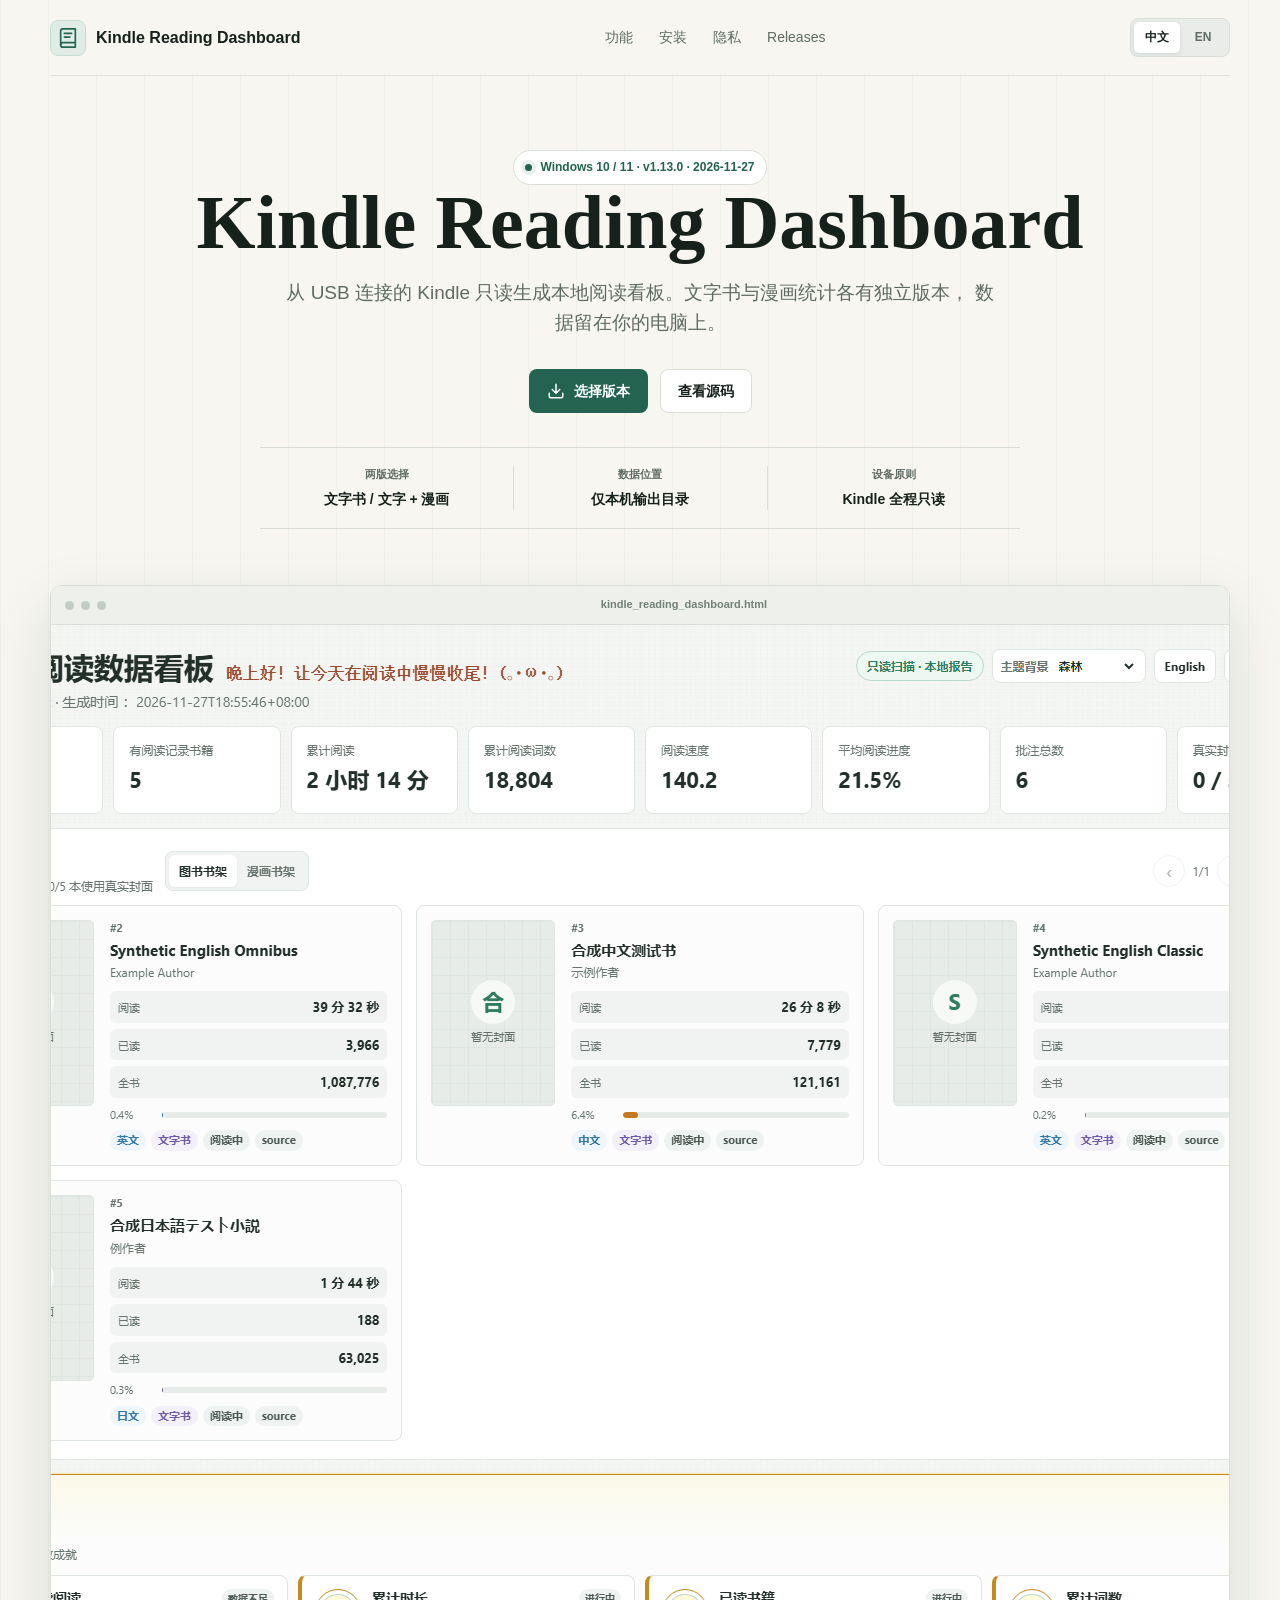
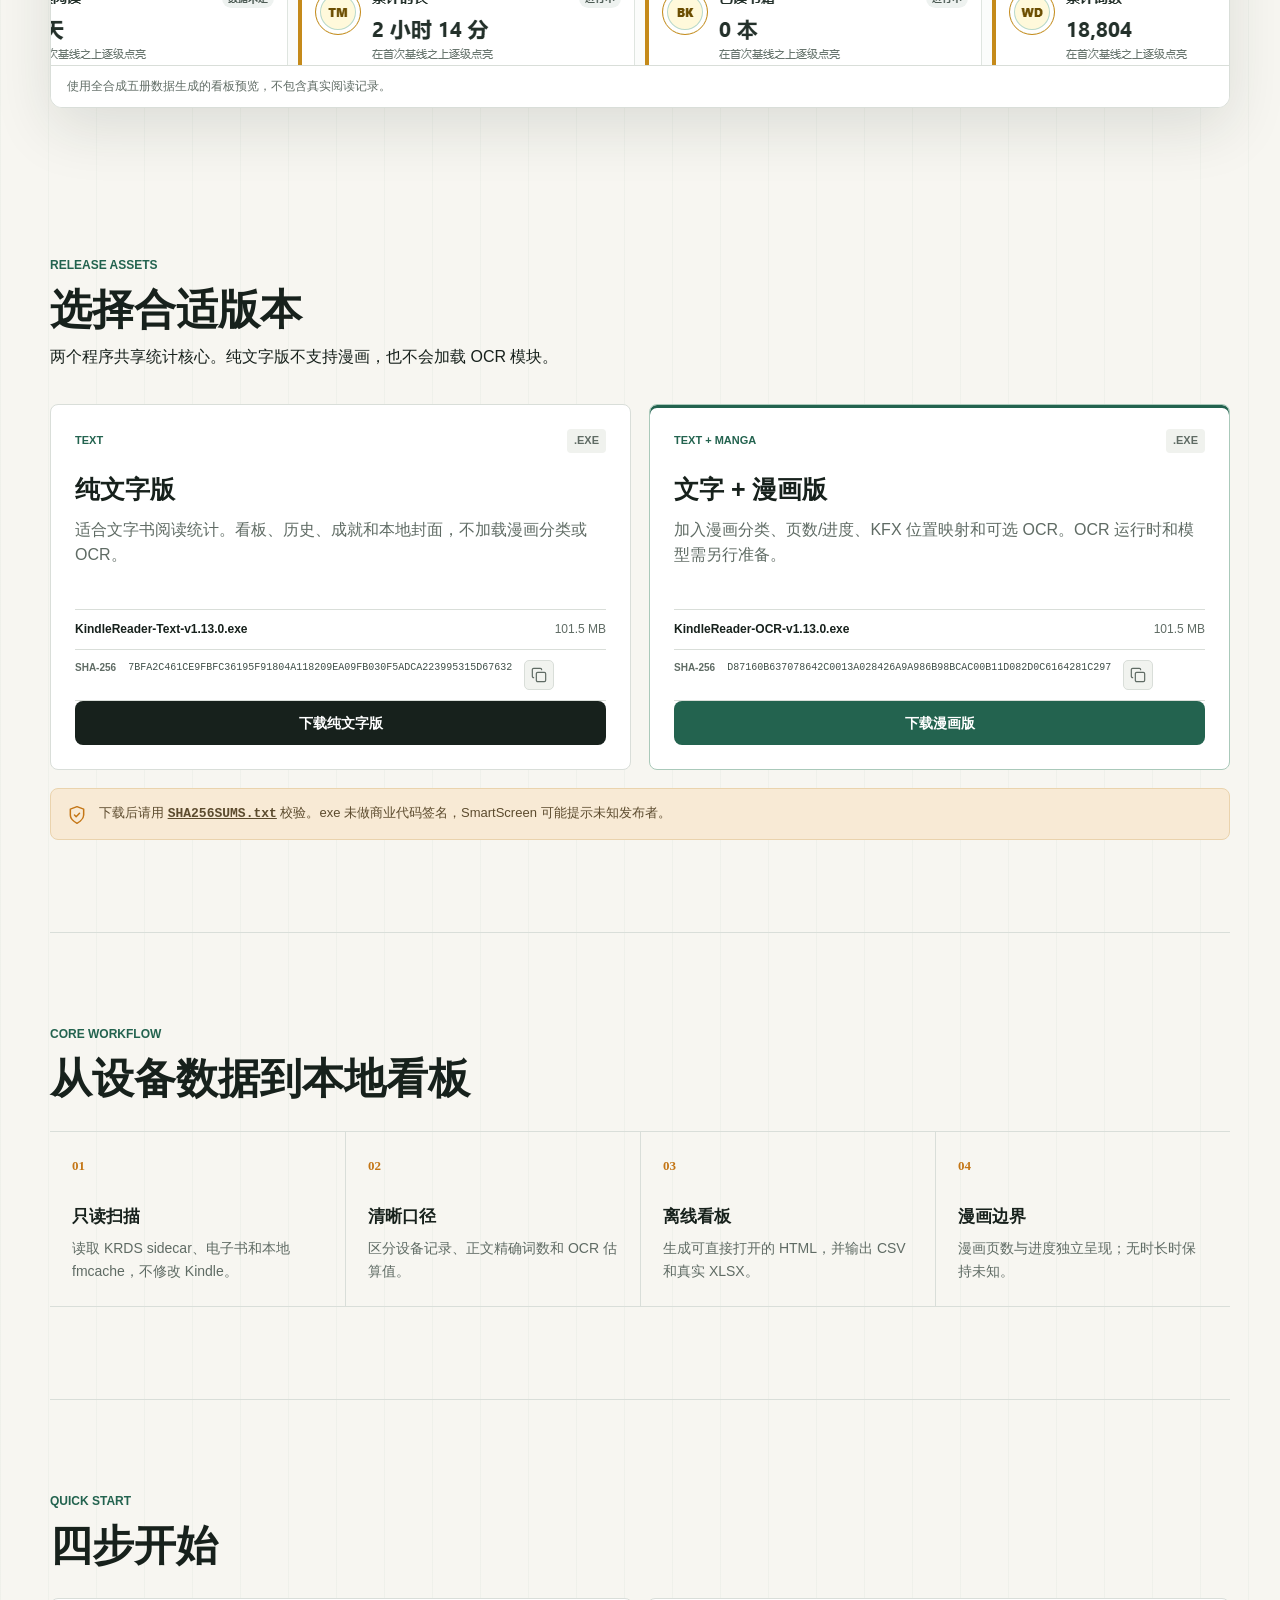
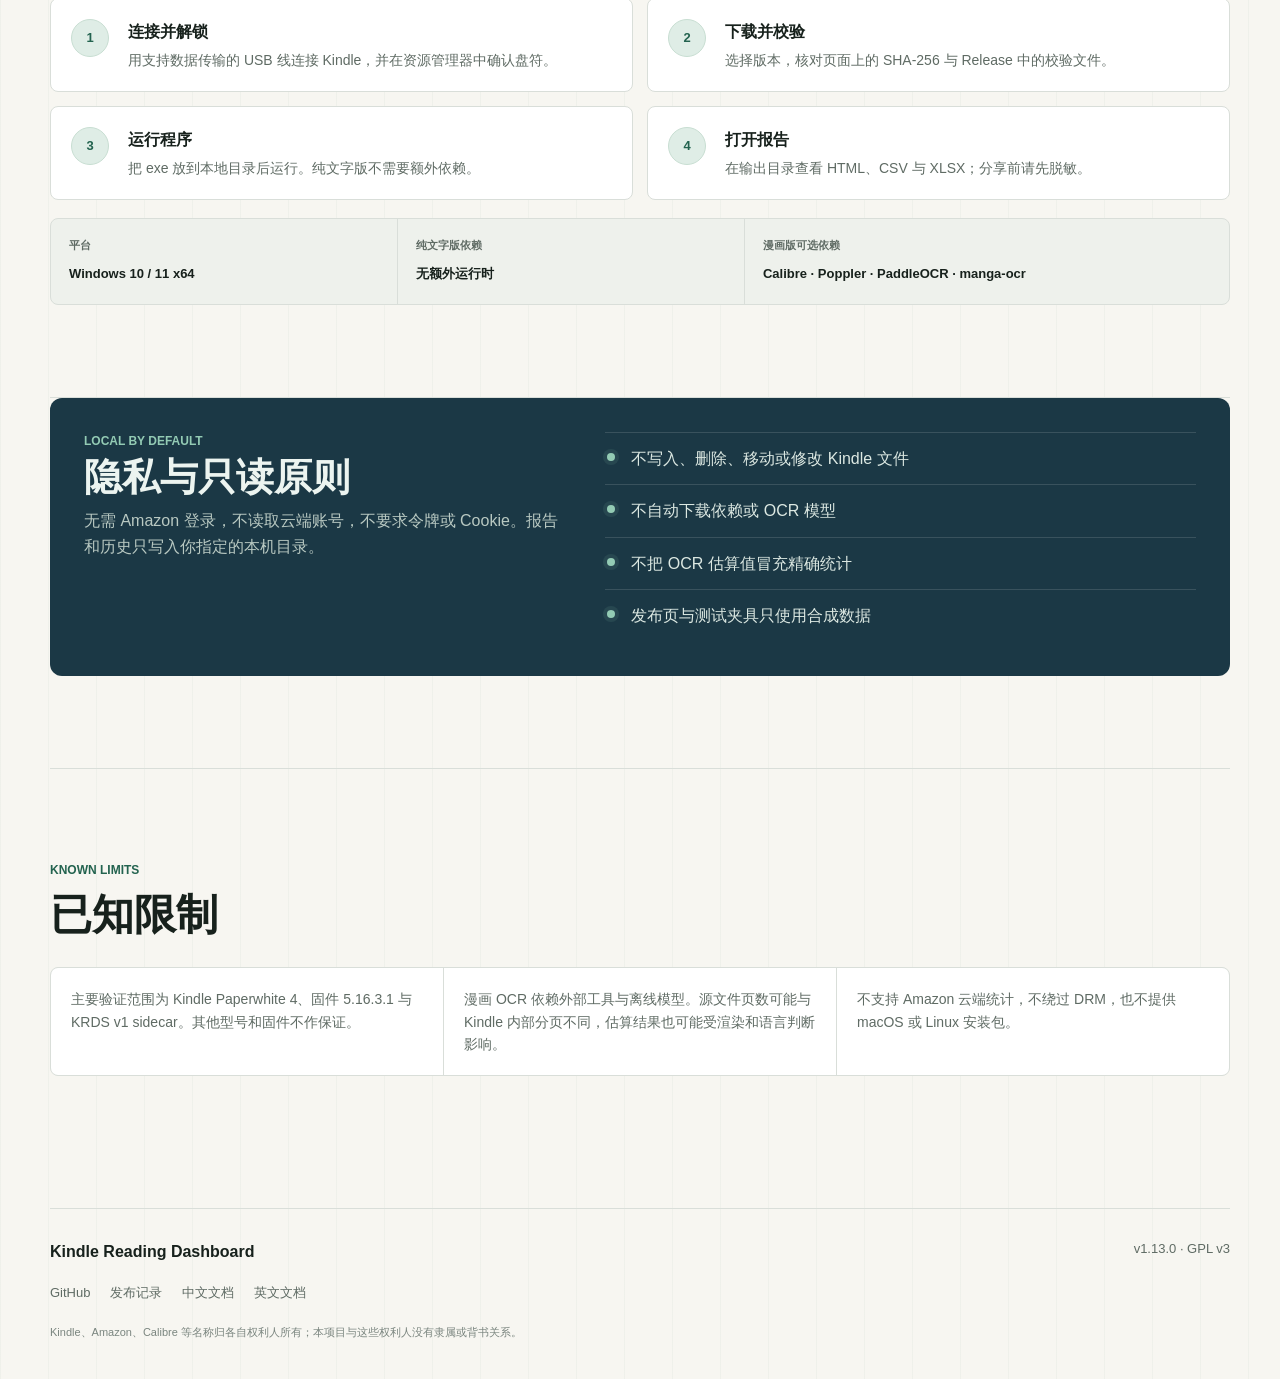
==== docs/index.html @ 730a1299 "Release Kindle Reading Dashboard v1.13.0" ====
<!doctype html>
<html lang="zh-CN" data-ui-lang="zh">
<head>
  <meta charset="utf-8">
  <meta name="viewport" content="width=device-width, initial-scale=1">
  <meta name="description" content="Kindle Reading Dashboard v1.13.0: local, read-only Kindle reading statistics for Windows.">
  <meta property="og:title" content="Kindle Reading Dashboard v1.13.0">
  <meta property="og:description" content="Read-only Kindle reading statistics, local dashboards and optional manga reports for Windows.">
  <meta property="og:type" content="website">
  <meta property="og:image" content="assets/dashboard-preview.png">
  <title>Kindle Reading Dashboard v1.13.0</title>
  <link rel="stylesheet" href="styles.css">
</head>
<body>
  <a class="skip-link" href="#downloads">
    <span class="lang-zh">跳到下载</span>
    <span class="lang-en">Skip to downloads</span>
  </a>

  <header class="site-header">
    <a class="brand" href="#top" aria-label="Kindle Reading Dashboard">
      <span class="brand-mark" aria-hidden="true">
        <svg viewBox="0 0 24 24" width="22" height="22" fill="none" stroke="currentColor" stroke-width="1.8" stroke-linecap="round" stroke-linejoin="round">
          <path d="M4 19.5A2.5 2.5 0 0 1 6.5 17H20"/>
          <path d="M6.5 2H20v20H6.5A2.5 2.5 0 0 1 4 19.5v-15A2.5 2.5 0 0 1 6.5 2Z"/>
          <path d="M8 7h8M8 11h6"/>
        </svg>
      </span>
      <span>Kindle Reading Dashboard</span>
    </a>
    <nav class="top-nav" aria-label="Primary">
      <a href="#features"><span class="lang-zh">功能</span><span class="lang-en">Features</span></a>
      <a href="#install"><span class="lang-zh">安装</span><span class="lang-en">Install</span></a>
      <a href="#privacy"><span class="lang-zh">隐私</span><span class="lang-en">Privacy</span></a>
      <a href="https://github.com/josefawilson76-design/kindle-reading-stats/releases">Releases</a>
    </nav>
    <div class="language-switch" role="group" aria-label="Language">
      <button type="button" data-set-lang="zh" aria-pressed="true">中文</button>
      <button type="button" data-set-lang="en" aria-pressed="false">EN</button>
    </div>
  </header>

  <main id="top">
    <section class="hero" aria-labelledby="hero-title">
      <div class="hero-inner">
        <div class="eyebrow">
          <span class="version-dot" aria-hidden="true"></span>
          <span class="lang-zh">Windows 10 / 11 · v1.13.0 · 2026-11-27</span>
          <span class="lang-en">Windows 10 / 11 · v1.13.0 · 2026-11-27</span>
        </div>
        <h1 id="hero-title">Kindle Reading Dashboard</h1>
        <p class="hero-copy lang-zh">
          从 USB 连接的 Kindle 只读生成本地阅读看板。文字书与漫画统计各有独立版本，
          数据留在你的电脑上。
        </p>
        <p class="hero-copy lang-en">
          Build a local reading dashboard from a USB-connected Kindle without
          writing to the device. Separate editions for text books and manga keep
          your reading data on your computer.
        </p>
        <div class="hero-actions">
          <a class="button button-primary" href="#downloads">
            <svg viewBox="0 0 24 24" width="18" height="18" fill="none" stroke="currentColor" stroke-width="2" stroke-linecap="round" stroke-linejoin="round" aria-hidden="true">
              <path d="M21 15v4a2 2 0 0 1-2 2H5a2 2 0 0 1-2-2v-4"/>
              <path d="m7 10 5 5 5-5M12 15V3"/>
            </svg>
            <span class="lang-zh">选择版本</span><span class="lang-en">Choose an edition</span>
          </a>
          <a class="button button-secondary" href="https://github.com/josefawilson76-design/kindle-reading-stats">
            <span class="lang-zh">查看源码</span><span class="lang-en">View source</span>
          </a>
        </div>
        <dl class="hero-facts" aria-label="Release facts">
          <div>
            <dt class="lang-zh">两版选择</dt><dt class="lang-en">Two editions</dt>
            <dd class="lang-zh">文字书 / 文字 + 漫画</dd>
            <dd class="lang-en">Text / Text + Manga</dd>
          </div>
          <div>
            <dt class="lang-zh">数据位置</dt><dt class="lang-en">Data location</dt>
            <dd class="lang-zh">仅本机输出目录</dd><dd class="lang-en">Local output only</dd>
          </div>
          <div>
            <dt class="lang-zh">设备原则</dt><dt class="lang-en">Device policy</dt>
            <dd class="lang-zh">Kindle 全程只读</dd><dd class="lang-en">Kindle remains read-only</dd>
          </div>
        </dl>
      </div>
      <figure class="product-shot">
        <div class="shot-toolbar" aria-hidden="true">
          <span></span><span></span><span></span>
          <b>kindle_reading_dashboard.html</b>
        </div>
        <img src="assets/dashboard-preview.png" alt="Synthetic Kindle Reading Dashboard preview" width="1440" height="1040">
        <figcaption>
          <span class="lang-zh">使用全合成五册数据生成的看板预览，不包含真实阅读记录。</span>
          <span class="lang-en">Dashboard preview generated from the five-book synthetic fixture. No real reading data is shown.</span>
        </figcaption>
      </figure>
    </section>

    <section class="section downloads" id="downloads" aria-labelledby="download-title">
      <div class="section-heading">
        <p class="kicker">RELEASE ASSETS</p>
        <h2 id="download-title"><span class="lang-zh">选择合适版本</span><span class="lang-en">Choose the right edition</span></h2>
        <p class="lang-zh">两个程序共享统计核心。纯文字版不支持漫画，也不会加载 OCR 模块。</p>
        <p class="lang-en">Both editions share the reporting core. The text-only build has no manga or OCR module.</p>
      </div>

      <div class="download-grid">
        <article class="download-card">
          <div class="card-topline">
            <span class="edition-label">TEXT</span>
            <span class="file-kind">.EXE</span>
          </div>
          <h3><span class="lang-zh">纯文字版</span><span class="lang-en">Text-only</span></h3>
          <p class="lang-zh">适合文字书阅读统计。看板、历史、成就和本地封面，不加载漫画分类或 OCR。</p>
          <p class="lang-en">For text-book reading history. Dashboard, trends, achievements and local covers, without manga classification or OCR.</p>
          <div class="asset-meta">
            <span>KindleReader-Text-v1.13.0.exe</span>
            <span data-release-size="text">—</span>
          </div>
          <div class="hash-row">
            <span>SHA-256</span>
            <code data-release-sha="text">Loading checksum…</code>
            <button type="button" class="copy-button" data-copy-sha="text" title="Copy SHA-256">
              <svg viewBox="0 0 24 24" width="16" height="16" fill="none" stroke="currentColor" stroke-width="1.8" stroke-linecap="round" stroke-linejoin="round" aria-hidden="true">
                <rect width="14" height="14" x="8" y="8" rx="2"/>
                <path d="M4 16c-1.1 0-2-.9-2-2V4c0-1.1.9-2 2-2h10c1.1 0 2 .9 2 2"/>
              </svg>
              <span class="sr-only">Copy SHA-256</span>
            </button>
          </div>
          <a class="button button-download" data-download="text" href="https://github.com/josefawilson76-design/kindle-reading-stats/releases/download/v1.13.0/KindleReader-Text-v1.13.0.exe">
            <span class="lang-zh">下载纯文字版</span><span class="lang-en">Download text-only</span>
          </a>
        </article>

        <article class="download-card feature-card">
          <div class="card-topline">
            <span class="edition-label">TEXT + MANGA</span>
            <span class="file-kind">.EXE</span>
          </div>
          <h3><span class="lang-zh">文字 + 漫画版</span><span class="lang-en">Text + Manga</span></h3>
          <p class="lang-zh">加入漫画分类、页数/进度、KFX 位置映射和可选 OCR。OCR 运行时和模型需另行准备。</p>
          <p class="lang-en">Adds manga classification, page/progress reporting, KFX position mapping and optional OCR. OCR runtimes and models are separate.</p>
          <div class="asset-meta">
            <span>KindleReader-OCR-v1.13.0.exe</span>
            <span data-release-size="ocr">—</span>
          </div>
          <div class="hash-row">
            <span>SHA-256</span>
            <code data-release-sha="ocr">Loading checksum…</code>
            <button type="button" class="copy-button" data-copy-sha="ocr" title="Copy SHA-256">
              <svg viewBox="0 0 24 24" width="16" height="16" fill="none" stroke="currentColor" stroke-width="1.8" stroke-linecap="round" stroke-linejoin="round" aria-hidden="true">
                <rect width="14" height="14" x="8" y="8" rx="2"/>
                <path d="M4 16c-1.1 0-2-.9-2-2V4c0-1.1.9-2 2-2h10c1.1 0 2 .9 2 2"/>
              </svg>
              <span class="sr-only">Copy SHA-256</span>
            </button>
          </div>
          <a class="button button-download" data-download="ocr" href="https://github.com/josefawilson76-design/kindle-reading-stats/releases/download/v1.13.0/KindleReader-OCR-v1.13.0.exe">
            <span class="lang-zh">下载漫画版</span><span class="lang-en">Download manga edition</span>
          </a>
        </article>
      </div>

      <div class="checksum-note">
        <svg viewBox="0 0 24 24" width="20" height="20" fill="none" stroke="currentColor" stroke-width="1.8" stroke-linecap="round" stroke-linejoin="round" aria-hidden="true">
          <path d="M12 22s8-4 8-10V5l-8-3-8 3v7c0 6 8 10 8 10Z"/>
          <path d="m9 12 2 2 4-4"/>
        </svg>
        <p class="lang-zh">下载后请用 <a href="https://github.com/josefawilson76-design/kindle-reading-stats/releases/download/v1.13.0/SHA256SUMS.txt"><code>SHA256SUMS.txt</code></a> 校验。exe 未做商业代码签名，SmartScreen 可能提示未知发布者。</p>
        <p class="lang-en">Verify downloads with <a href="https://github.com/josefawilson76-design/kindle-reading-stats/releases/download/v1.13.0/SHA256SUMS.txt"><code>SHA256SUMS.txt</code></a>. The executables are not commercially code-signed, so SmartScreen may warn about an unknown publisher.</p>
      </div>
    </section>

    <section class="section features" id="features" aria-labelledby="features-title">
      <div class="section-heading compact">
        <p class="kicker">CORE WORKFLOW</p>
        <h2 id="features-title"><span class="lang-zh">从设备数据到本地看板</span><span class="lang-en">From device data to a local dashboard</span></h2>
      </div>
      <div class="feature-grid">
        <article>
          <span class="feature-number">01</span>
          <h3><span class="lang-zh">只读扫描</span><span class="lang-en">Read-only scan</span></h3>
          <p class="lang-zh">读取 KRDS sidecar、电子书和本地 fmcache，不修改 Kindle。</p>
          <p class="lang-en">Reads KRDS sidecars, ebooks and local fmcache without changing the Kindle.</p>
        </article>
        <article>
          <span class="feature-number">02</span>
          <h3><span class="lang-zh">清晰口径</span><span class="lang-en">Explicit semantics</span></h3>
          <p class="lang-zh">区分设备记录、正文精确词数和 OCR 估算值。</p>
          <p class="lang-en">Separates device records, exact text counts and OCR estimates.</p>
        </article>
        <article>
          <span class="feature-number">03</span>
          <h3><span class="lang-zh">离线看板</span><span class="lang-en">Offline dashboard</span></h3>
          <p class="lang-zh">生成可直接打开的 HTML，并输出 CSV 和真实 XLSX。</p>
          <p class="lang-en">Creates an openable HTML dashboard plus CSV and real XLSX output.</p>
        </article>
        <article>
          <span class="feature-number">04</span>
          <h3><span class="lang-zh">漫画边界</span><span class="lang-en">Honest manga scope</span></h3>
          <p class="lang-zh">漫画页数与进度独立呈现；无时长时保持未知。</p>
          <p class="lang-en">Manga pages and progress are separate; missing duration stays unknown.</p>
        </article>
      </div>
    </section>

    <section class="section install" id="install" aria-labelledby="install-title">
      <div class="section-heading compact">
        <p class="kicker">QUICK START</p>
        <h2 id="install-title"><span class="lang-zh">四步开始</span><span class="lang-en">Start in four steps</span></h2>
      </div>
      <ol class="steps">
        <li>
          <span class="step-index">1</span>
          <div>
            <h3><span class="lang-zh">连接并解锁</span><span class="lang-en">Connect and unlock</span></h3>
            <p class="lang-zh">用支持数据传输的 USB 线连接 Kindle，并在资源管理器中确认盘符。</p>
            <p class="lang-en">Connect with a data-capable USB cable and confirm the drive letter in File Explorer.</p>
          </div>
        </li>
        <li>
          <span class="step-index">2</span>
          <div>
            <h3><span class="lang-zh">下载并校验</span><span class="lang-en">Download and verify</span></h3>
            <p class="lang-zh">选择版本，核对页面上的 SHA-256 与 Release 中的校验文件。</p>
            <p class="lang-en">Pick an edition and compare its SHA-256 with the Release checksum file.</p>
          </div>
        </li>
        <li>
          <span class="step-index">3</span>
          <div>
            <h3><span class="lang-zh">运行程序</span><span class="lang-en">Run the executable</span></h3>
            <p class="lang-zh">把 exe 放到本地目录后运行。纯文字版不需要额外依赖。</p>
            <p class="lang-en">Run the executable from a local folder. The text-only edition has no extra runtime requirement.</p>
          </div>
        </li>
        <li>
          <span class="step-index">4</span>
          <div>
            <h3><span class="lang-zh">打开报告</span><span class="lang-en">Open the report</span></h3>
            <p class="lang-zh">在输出目录查看 HTML、CSV 与 XLSX；分享前请先脱敏。</p>
            <p class="lang-en">Open the HTML, CSV and XLSX outputs; sanitize them before sharing.</p>
          </div>
        </li>
      </ol>
      <div class="requirements">
        <div>
          <span class="meta-label"><span class="lang-zh">平台</span><span class="lang-en">Platform</span></span>
          <strong>Windows 10 / 11 x64</strong>
        </div>
        <div>
          <span class="meta-label"><span class="lang-zh">纯文字版依赖</span><span class="lang-en">Text-only dependencies</span></span>
          <strong><span class="lang-zh">无额外运行时</span><span class="lang-en">No extra runtime</span></strong>
        </div>
        <div>
          <span class="meta-label"><span class="lang-zh">漫画版可选依赖</span><span class="lang-en">Optional manga dependencies</span></span>
          <strong>Calibre · Poppler · PaddleOCR · manga-ocr</strong>
        </div>
      </div>
    </section>

    <section class="section trust" id="privacy" aria-labelledby="privacy-title">
      <div class="trust-panel">
        <div>
          <p class="kicker">LOCAL BY DEFAULT</p>
          <h2 id="privacy-title"><span class="lang-zh">隐私与只读原则</span><span class="lang-en">Privacy and read-only behavior</span></h2>
          <p class="lang-zh">无需 Amazon 登录，不读取云端账号，不要求令牌或 Cookie。报告和历史只写入你指定的本机目录。</p>
          <p class="lang-en">No Amazon login, cloud-account access, token or cookie is required. Reports and history stay in your chosen local folder.</p>
        </div>
        <ul class="trust-list">
          <li><span class="lang-zh">不写入、删除、移动或修改 Kindle 文件</span><span class="lang-en">Never writes to, deletes, moves or modifies Kindle files</span></li>
          <li><span class="lang-zh">不自动下载依赖或 OCR 模型</span><span class="lang-en">Never auto-downloads dependencies or OCR models</span></li>
          <li><span class="lang-zh">不把 OCR 估算值冒充精确统计</span><span class="lang-en">Never presents OCR estimates as exact statistics</span></li>
          <li><span class="lang-zh">发布页与测试夹具只使用合成数据</span><span class="lang-en">The project page and fixtures use synthetic data only</span></li>
        </ul>
      </div>
    </section>

    <section class="section limits" aria-labelledby="limits-title">
      <div class="section-heading compact">
        <p class="kicker">KNOWN LIMITS</p>
        <h2 id="limits-title"><span class="lang-zh">已知限制</span><span class="lang-en">Known limitations</span></h2>
      </div>
      <div class="limit-columns">
        <p class="lang-zh">主要验证范围为 Kindle Paperwhite 4、固件 5.16.3.1 与 KRDS v1 sidecar。其他型号和固件不作保证。</p>
        <p class="lang-en">The primary verified target is Kindle Paperwhite 4, firmware 5.16.3.1 and KRDS v1 sidecars. Other models and firmware are not guaranteed.</p>
        <p class="lang-zh">漫画 OCR 依赖外部工具与离线模型。源文件页数可能与 Kindle 内部分页不同，估算结果也可能受渲染和语言判断影响。</p>
        <p class="lang-en">Manga OCR depends on external tools and offline models. Source-file pagination may differ from Kindle pagination, and estimates can vary with rendering and language detection.</p>
        <p class="lang-zh">不支持 Amazon 云端统计，不绕过 DRM，也不提供 macOS 或 Linux 安装包。</p>
        <p class="lang-en">Amazon cloud statistics, DRM bypass, macOS and Linux packages are outside scope.</p>
      </div>
    </section>
  </main>

  <footer class="site-footer">
    <div class="footer-brand">
      <strong>Kindle Reading Dashboard</strong>
      <span>v1.13.0 · GPL v3</span>
    </div>
    <nav aria-label="Footer">
      <a href="https://github.com/josefawilson76-design/kindle-reading-stats">GitHub</a>
      <a href="https://github.com/josefawilson76-design/kindle-reading-stats/releases"><span class="lang-zh">发布记录</span><span class="lang-en">Releases</span></a>
      <a href="https://github.com/josefawilson76-design/kindle-reading-stats/blob/main/README.md"><span class="lang-zh">中文文档</span><span class="lang-en">Chinese docs</span></a>
      <a href="https://github.com/josefawilson76-design/kindle-reading-stats/blob/main/README.en.md"><span class="lang-zh">英文文档</span><span class="lang-en">English docs</span></a>
    </nav>
    <p class="legal lang-zh">Kindle、Amazon、Calibre 等名称归各自权利人所有；本项目与这些权利人没有隶属或背书关系。</p>
    <p class="legal lang-en">Kindle, Amazon, Calibre and other names belong to their respective owners. This project is not affiliated with or endorsed by them.</p>
  </footer>

  <div class="copy-status" role="status" aria-live="polite"></div>
  <script src="app.js"></script>
</body>
</html>
---- docs/styles.css ----
:root {
  --paper: #f7f6f1;
  --surface: #ffffff;
  --ink: #17211c;
  --muted: #5f6b64;
  --line: #d9ded9;
  --green: #23634f;
  --green-soft: #dfede6;
  --amber: #c47616;
  --amber-soft: #f8ead5;
  --coral: #b4513e;
  --navy: #1b3845;
  --shadow: 0 20px 60px rgba(25, 43, 35, 0.12);
  --max: 1180px;
  --radius: 8px;
}

* {
  box-sizing: border-box;
}

html {
  scroll-behavior: smooth;
}

body {
  margin: 0;
  background:
    linear-gradient(90deg, rgba(35, 99, 79, 0.035) 1px, transparent 1px) 0 0 / 48px 48px,
    var(--paper);
  color: var(--ink);
  font-family: "Segoe UI", "Microsoft YaHei UI", "PingFang SC", sans-serif;
  line-height: 1.6;
  -webkit-font-smoothing: antialiased;
}

a {
  color: inherit;
}

button,
a {
  -webkit-tap-highlight-color: transparent;
}

img {
  display: block;
  max-width: 100%;
}

code {
  font-family: "Cascadia Code", Consolas, monospace;
}

.lang-en {
  display: none;
}

html[data-ui-lang="en"] .lang-zh {
  display: none;
}

html[data-ui-lang="en"] .lang-en {
  display: revert;
}

.sr-only {
  position: absolute;
  width: 1px;
  height: 1px;
  padding: 0;
  margin: -1px;
  overflow: hidden;
  clip: rect(0, 0, 0, 0);
  white-space: nowrap;
  border: 0;
}

.skip-link {
  position: fixed;
  z-index: 100;
  top: 12px;
  left: 12px;
  transform: translateY(-160%);
  padding: 10px 14px;
  background: var(--ink);
  color: #fff;
  border-radius: var(--radius);
}

.skip-link:focus {
  transform: translateY(0);
}

.site-header {
  position: sticky;
  z-index: 20;
  top: 0;
  display: grid;
  grid-template-columns: auto 1fr auto;
  align-items: center;
  gap: 28px;
  width: min(calc(100% - 40px), var(--max));
  margin: 0 auto;
  padding: 18px 0;
  background: rgba(247, 246, 241, 0.92);
  border-bottom: 1px solid rgba(217, 222, 217, 0.8);
  backdrop-filter: blur(14px);
}

.brand {
  display: inline-flex;
  align-items: center;
  gap: 10px;
  font-weight: 700;
  text-decoration: none;
  letter-spacing: 0;
}

.brand-mark {
  display: grid;
  place-items: center;
  width: 36px;
  height: 36px;
  color: var(--green);
  background: var(--green-soft);
  border: 1px solid #c8ded2;
  border-radius: var(--radius);
}

.top-nav {
  display: flex;
  justify-content: center;
  gap: 26px;
  font-size: 14px;
}

.top-nav a,
.site-footer a {
  color: var(--muted);
  text-decoration: none;
}

.top-nav a:hover,
.site-footer a:hover {
  color: var(--green);
}

.language-switch {
  display: inline-flex;
  padding: 3px;
  background: #e9ece8;
  border: 1px solid var(--line);
  border-radius: var(--radius);
}

.language-switch button {
  min-width: 46px;
  padding: 6px 9px;
  color: var(--muted);
  background: transparent;
  border: 0;
  border-radius: 5px;
  font: inherit;
  font-size: 12px;
  font-weight: 700;
  cursor: pointer;
}

.language-switch button[aria-pressed="true"] {
  color: var(--ink);
  background: var(--surface);
  box-shadow: 0 1px 4px rgba(25, 43, 35, 0.12);
}

main {
  overflow: clip;
}

.hero {
  width: min(calc(100% - 40px), var(--max));
  margin: 0 auto;
  padding: 74px 0 56px;
}

.hero-inner {
  max-width: 900px;
  margin: 0 auto;
  text-align: center;
}

.eyebrow,
.kicker {
  color: var(--green);
  font-size: 12px;
  font-weight: 800;
  letter-spacing: 0;
  text-transform: uppercase;
}

.eyebrow {
  display: inline-flex;
  align-items: center;
  gap: 8px;
  padding: 7px 11px;
  background: var(--surface);
  border: 1px solid var(--line);
  border-radius: 999px;
  letter-spacing: 0;
  text-transform: none;
}

.version-dot {
  width: 7px;
  height: 7px;
  background: var(--green);
  border-radius: 50%;
  box-shadow: 0 0 0 4px rgba(35, 99, 79, 0.1);
}

h1,
h2,
h3,
p {
  margin-top: 0;
}

h1 {
  margin-bottom: 18px;
  font-family: Georgia, "Songti SC", "Noto Serif CJK SC", serif;
  font-size: 76px;
  font-weight: 600;
  line-height: 0.98;
  letter-spacing: 0;
}

.hero-copy {
  max-width: 720px;
  margin: 0 auto;
  color: var(--muted);
  font-size: 19px;
}

.hero-actions {
  display: flex;
  justify-content: center;
  flex-wrap: wrap;
  gap: 12px;
  margin: 30px 0 34px;
}

.button {
  display: inline-flex;
  align-items: center;
  justify-content: center;
  gap: 9px;
  min-height: 44px;
  padding: 10px 17px;
  border: 1px solid transparent;
  border-radius: var(--radius);
  font-size: 14px;
  font-weight: 700;
  text-decoration: none;
  transition: background 160ms ease, border-color 160ms ease, color 160ms ease, transform 160ms ease;
}

.button:hover {
  transform: translateY(-1px);
}

.button:focus-visible,
button:focus-visible,
a:focus-visible {
  outline: 3px solid rgba(196, 118, 22, 0.35);
  outline-offset: 3px;
}

.button-primary {
  color: #fff;
  background: var(--green);
}

.button-primary:hover {
  background: #194c3c;
}

.button-secondary {
  color: var(--ink);
  background: var(--surface);
  border-color: var(--line);
}

.button-secondary:hover {
  border-color: #aebbb3;
}

.hero-facts {
  display: grid;
  grid-template-columns: repeat(3, 1fr);
  max-width: 760px;
  margin: 0 auto;
  padding: 18px 0;
  border-top: 1px solid var(--line);
  border-bottom: 1px solid var(--line);
}

.hero-facts div {
  padding: 0 18px;
  text-align: center;
}

.hero-facts div + div {
  border-left: 1px solid var(--line);
}

.hero-facts dt {
  color: var(--muted);
  font-size: 11px;
  font-weight: 700;
  text-transform: uppercase;
  letter-spacing: 0;
}

.hero-facts dd {
  margin: 4px 0 0;
  font-size: 14px;
  font-weight: 700;
}

.product-shot {
  margin: 56px 0 0;
  background: var(--surface);
  border: 1px solid var(--line);
  border-radius: 12px;
  box-shadow: var(--shadow);
  overflow: hidden;
}

.shot-toolbar {
  display: flex;
  align-items: center;
  gap: 7px;
  min-height: 39px;
  padding: 0 14px;
  color: #718078;
  background: #edf0eb;
  border-bottom: 1px solid var(--line);
  font-size: 11px;
}

.shot-toolbar span {
  width: 9px;
  height: 9px;
  background: #c3cbc5;
  border-radius: 50%;
}

.shot-toolbar b {
  margin-left: auto;
  margin-right: auto;
  padding-left: 40px;
  font-weight: 600;
}

.product-shot img {
  width: 100%;
  aspect-ratio: 1440 / 1040;
  object-fit: cover;
  object-position: top center;
  background: #f2f5f1;
}

.product-shot figcaption {
  padding: 11px 16px;
  color: var(--muted);
  background: var(--surface);
  border-top: 1px solid var(--line);
  font-size: 12px;
}

.section {
  width: min(calc(100% - 40px), var(--max));
  margin: 0 auto;
  padding: 92px 0;
}

.section + .section {
  border-top: 1px solid var(--line);
}

.section-heading {
  max-width: 720px;
  margin-bottom: 34px;
}

.section-heading.compact {
  margin-bottom: 28px;
}

.section-heading h2 {
  margin: 5px 0 10px;
  font-family: Georgia, "Songti SC", "Noto Serif CJK SC", serif;
  font-size: 42px;
  font-weight: 600;
  line-height: 1.12;
  letter-spacing: 0;
}

.section-heading > p:last-child {
  color: var(--muted);
  font-size: 16px;
}

.download-grid {
  display: grid;
  grid-template-columns: repeat(2, minmax(0, 1fr));
  gap: 18px;
}

.download-card {
  display: flex;
  flex-direction: column;
  padding: 24px;
  background: var(--surface);
  border: 1px solid var(--line);
  border-radius: var(--radius);
}

.download-card.feature-card {
  border-color: #aac9ba;
  box-shadow: inset 0 3px 0 var(--green);
}

.card-topline {
  display: flex;
  justify-content: space-between;
  align-items: center;
  margin-bottom: 16px;
}

.edition-label,
.file-kind {
  font-size: 11px;
  font-weight: 800;
  letter-spacing: 0;
}

.edition-label {
  color: var(--green);
}

.file-kind {
  padding: 3px 7px;
  color: var(--muted);
  background: #f0f2ee;
  border-radius: 4px;
}

.download-card h3 {
  margin-bottom: 8px;
  font-size: 25px;
}

.download-card > p {
  min-height: 76px;
  color: var(--muted);
}

.asset-meta,
.hash-row {
  display: flex;
  align-items: center;
  justify-content: space-between;
  gap: 12px;
  padding: 10px 0;
  border-top: 1px solid var(--line);
  font-size: 12px;
}

.asset-meta span:first-child {
  min-width: 0;
  overflow-wrap: anywhere;
  font-weight: 700;
}

.asset-meta span:last-child {
  flex: 0 0 auto;
  color: var(--muted);
}

.hash-row {
  align-items: flex-start;
  justify-content: flex-start;
  border-bottom: 1px solid var(--line);
}

.hash-row > span {
  flex: 0 0 auto;
  color: var(--muted);
  font-size: 10px;
  font-weight: 800;
  letter-spacing: 0;
}

.hash-row code {
  min-width: 0;
  color: #405049;
  font-size: 10px;
  line-height: 1.55;
  overflow-wrap: anywhere;
}

.copy-button {
  flex: 0 0 auto;
  display: grid;
  place-items: center;
  width: 30px;
  height: 30px;
  padding: 0;
  color: var(--muted);
  background: #f1f3ef;
  border: 1px solid var(--line);
  border-radius: 5px;
  cursor: pointer;
}

.copy-button:hover {
  color: var(--green);
  border-color: #aac9ba;
}

.button-download {
  width: 100%;
  margin-top: auto;
  color: #fff;
  background: var(--ink);
}

.button-download:hover {
  background: var(--green);
}

.feature-card .button-download {
  background: var(--green);
}

.feature-card .button-download:hover {
  background: #194c3c;
}

.checksum-note {
  display: flex;
  align-items: flex-start;
  gap: 12px;
  margin-top: 18px;
  padding: 14px 16px;
  color: #5c4b2e;
  background: var(--amber-soft);
  border: 1px solid #ead3ad;
  border-radius: var(--radius);
}

.checksum-note svg {
  flex: 0 0 auto;
  margin-top: 2px;
  color: var(--amber);
}

.checksum-note p {
  margin: 0;
  font-size: 13px;
}

.checksum-note code {
  color: inherit;
  font-weight: 700;
}

.feature-grid {
  display: grid;
  grid-template-columns: repeat(4, minmax(0, 1fr));
  border-top: 1px solid var(--line);
  border-bottom: 1px solid var(--line);
}

.feature-grid article {
  padding: 24px 22px;
}

.feature-grid article + article {
  border-left: 1px solid var(--line);
}

.feature-number {
  display: block;
  margin-bottom: 26px;
  color: var(--amber);
  font-family: Georgia, serif;
  font-size: 13px;
  font-weight: 700;
}

.feature-grid h3 {
  margin-bottom: 7px;
  font-size: 17px;
}

.feature-grid p {
  margin-bottom: 0;
  color: var(--muted);
  font-size: 14px;
}

.steps {
  display: grid;
  grid-template-columns: repeat(2, minmax(0, 1fr));
  gap: 14px;
  margin: 0;
  padding: 0;
  list-style: none;
  counter-reset: steps;
}

.steps li {
  display: grid;
  grid-template-columns: 42px 1fr;
  gap: 15px;
  padding: 20px;
  background: var(--surface);
  border: 1px solid var(--line);
  border-radius: var(--radius);
}

.step-index {
  display: grid;
  place-items: center;
  width: 38px;
  height: 38px;
  color: var(--green);
  background: var(--green-soft);
  border: 1px solid #c8ded2;
  border-radius: 50%;
  font-size: 13px;
  font-weight: 800;
}

.steps h3 {
  margin-bottom: 4px;
  font-size: 16px;
}

.steps p {
  margin-bottom: 0;
  color: var(--muted);
  font-size: 14px;
}

.requirements {
  display: grid;
  grid-template-columns: 1fr 1fr 1.4fr;
  margin-top: 18px;
  border: 1px solid var(--line);
  border-radius: var(--radius);
  background: #eef1ec;
}

.requirements div {
  padding: 18px;
}

.requirements div + div {
  border-left: 1px solid var(--line);
}

.meta-label {
  display: block;
  margin-bottom: 5px;
  color: var(--muted);
  font-size: 11px;
  font-weight: 700;
  letter-spacing: 0;
  text-transform: uppercase;
}

.requirements strong {
  font-size: 13px;
}

.trust {
  padding-top: 0;
}

.trust-panel {
  display: grid;
  grid-template-columns: 0.9fr 1.1fr;
  gap: 38px;
  padding: 34px;
  color: #ecf4f0;
  background: var(--navy);
  border-radius: 12px;
}

.trust-panel .kicker {
  color: #93cbb4;
}

.trust-panel h2 {
  margin: 5px 0 10px;
  font-family: Georgia, "Songti SC", "Noto Serif CJK SC", serif;
  font-size: 38px;
  line-height: 1.12;
}

.trust-panel p {
  margin-bottom: 0;
  color: #b9c9c2;
}

.trust-list {
  display: grid;
  gap: 0;
  margin: 0;
  padding: 0;
  list-style: none;
}

.trust-list li {
  position: relative;
  padding: 13px 0 13px 26px;
  color: #dce8e2;
  border-top: 1px solid rgba(255, 255, 255, 0.13);
}

.trust-list li::before {
  content: "";
  position: absolute;
  top: 20px;
  left: 2px;
  width: 8px;
  height: 8px;
  background: #93cbb4;
  border-radius: 50%;
  box-shadow: 0 0 0 4px rgba(147, 203, 180, 0.1);
}

.limit-columns {
  display: grid;
  grid-template-columns: repeat(3, minmax(0, 1fr));
  gap: 1px;
  background: var(--line);
  border: 1px solid var(--line);
  border-radius: var(--radius);
  overflow: hidden;
}

.limit-columns p {
  margin: 0;
  padding: 20px;
  background: var(--surface);
  color: var(--muted);
  font-size: 14px;
}

.site-footer {
  width: min(calc(100% - 40px), var(--max));
  margin: 40px auto 0;
  padding: 30px 0 38px;
  border-top: 1px solid var(--line);
}

.footer-brand {
  display: flex;
  justify-content: space-between;
  gap: 20px;
  margin-bottom: 18px;
}

.footer-brand span {
  color: var(--muted);
  font-size: 13px;
}

.site-footer nav {
  display: flex;
  flex-wrap: wrap;
  gap: 20px;
  font-size: 13px;
}

.legal {
  max-width: 760px;
  margin: 20px 0 0;
  color: #7a857f;
  font-size: 11px;
}

.copy-status {
  position: fixed;
  right: 20px;
  bottom: 20px;
  z-index: 30;
  padding: 9px 13px;
  color: #fff;
  background: var(--green);
  border-radius: var(--radius);
  font-size: 12px;
  opacity: 0;
  transform: translateY(8px);
  pointer-events: none;
  transition: opacity 160ms ease, transform 160ms ease;
}

.copy-status.visible {
  opacity: 1;
  transform: translateY(0);
}

@media (max-width: 900px) {
  .site-header {
    grid-template-columns: 1fr auto;
  }

  .top-nav {
    display: none;
  }

  .hero {
    padding-top: 52px;
  }

  h1 {
    font-size: 64px;
  }

  .section-heading h2 {
    font-size: 38px;
  }

  .feature-grid {
    grid-template-columns: repeat(2, minmax(0, 1fr));
  }

  .feature-grid article:nth-child(3) {
    border-left: 0;
    border-top: 1px solid var(--line);
  }

  .feature-grid article:nth-child(4) {
    border-top: 1px solid var(--line);
  }

  .requirements {
    grid-template-columns: 1fr;
  }

  .requirements div + div {
    border-top: 1px solid var(--line);
    border-left: 0;
  }

  .trust-panel {
    grid-template-columns: 1fr;
  }

  .limit-columns {
    grid-template-columns: 1fr;
  }
}

@media (max-width: 700px) {
  .site-header,
  .hero,
  .section,
  .site-footer {
    width: min(calc(100% - 28px), var(--max));
  }

  .brand > span:last-child {
    max-width: 190px;
    overflow: hidden;
    text-overflow: ellipsis;
    white-space: nowrap;
  }

  h1 {
    font-size: 46px;
    letter-spacing: 0;
  }

  .section-heading h2,
  .trust-panel h2 {
    font-size: 34px;
  }

  .hero-facts {
    grid-template-columns: 1fr;
    padding: 4px 0;
  }

  .hero-facts div {
    padding: 13px 0;
  }

  .hero-facts div + div {
    border-top: 1px solid var(--line);
    border-left: 0;
  }

  .product-shot {
    margin-top: 38px;
  }

  .product-shot img {
    aspect-ratio: 4 / 3;
  }

  .download-grid,
  .steps {
    grid-template-columns: 1fr;
  }

  .download-card > p {
    min-height: 0;
  }

  .feature-grid {
    grid-template-columns: 1fr;
  }

  .feature-grid article + article,
  .feature-grid article:nth-child(3) {
    border-top: 1px solid var(--line);
    border-left: 0;
  }

  .trust-panel {
    padding: 24px;
  }

  .footer-brand {
    flex-direction: column;
    gap: 4px;
  }
}

@media (prefers-reduced-motion: reduce) {
  html {
    scroll-behavior: auto;
  }

  *,
  *::before,
  *::after {
    transition-duration: 0.01ms !important;
  }
}
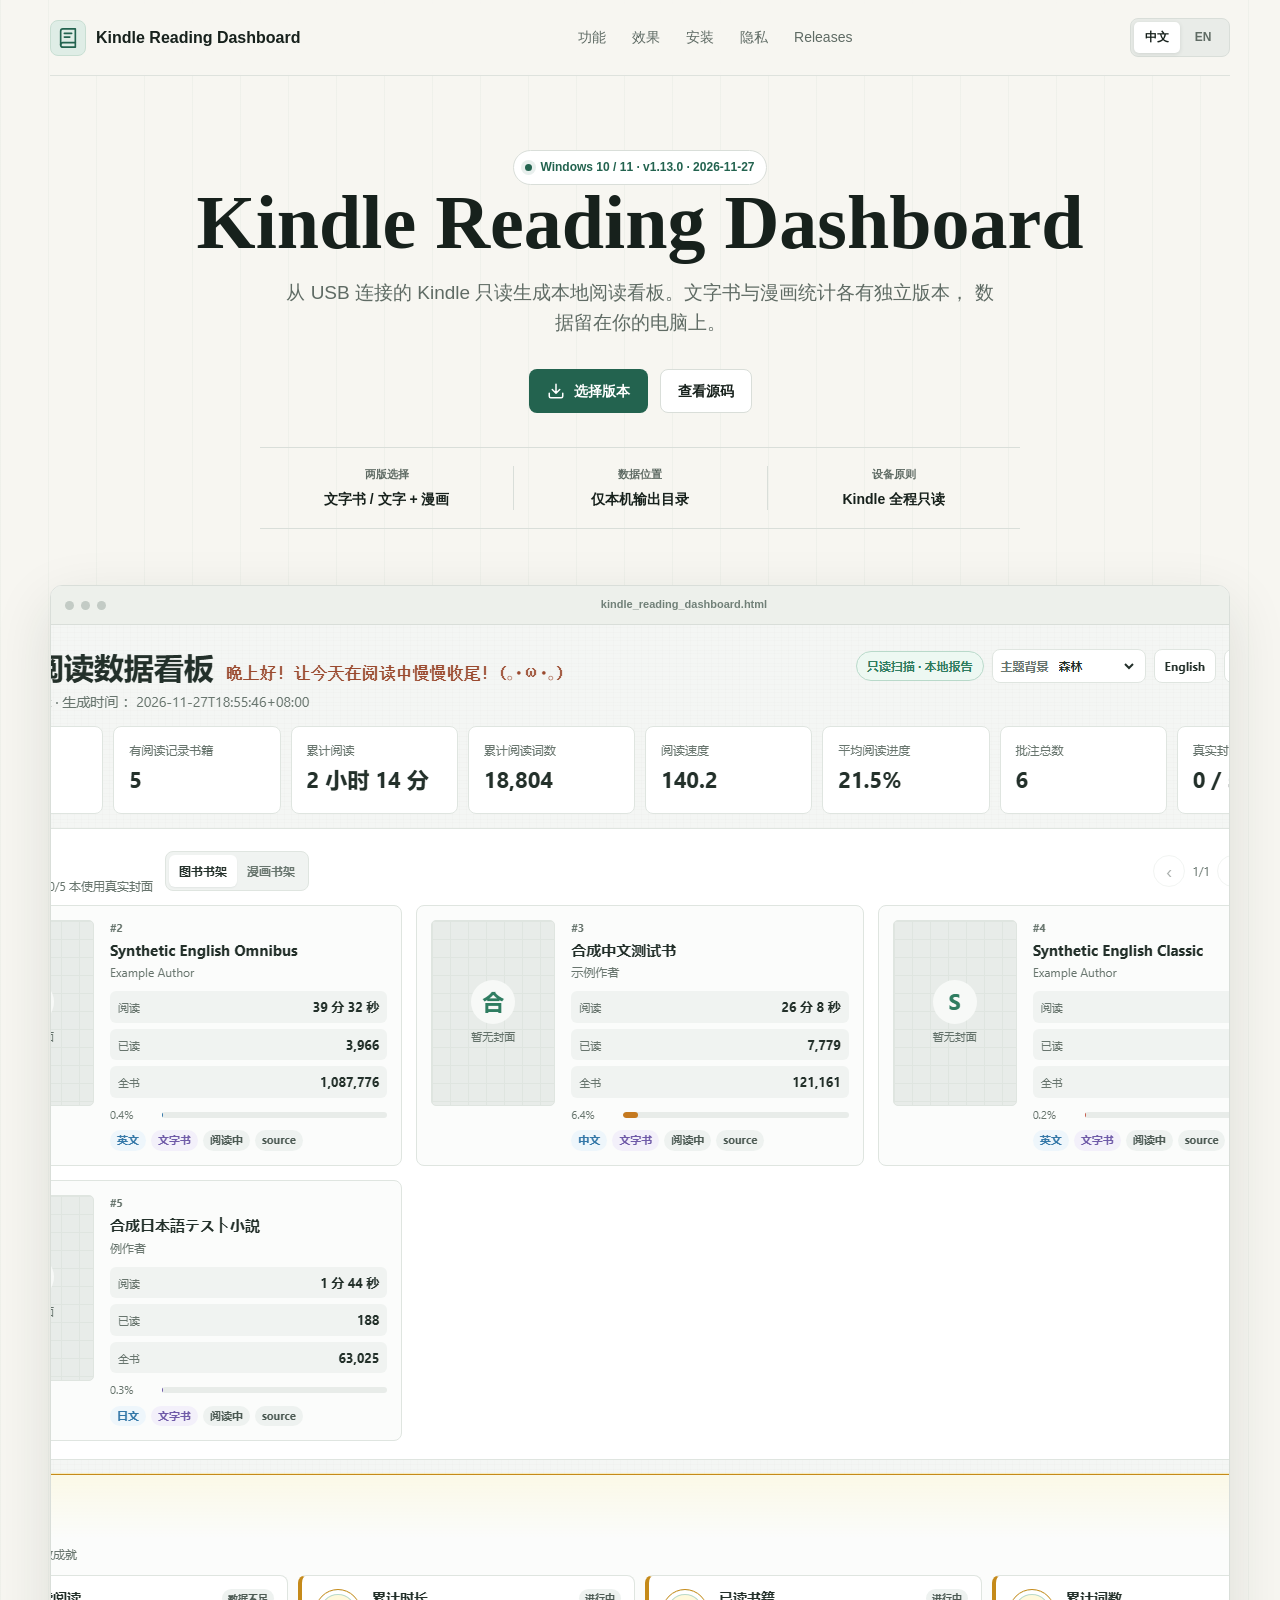
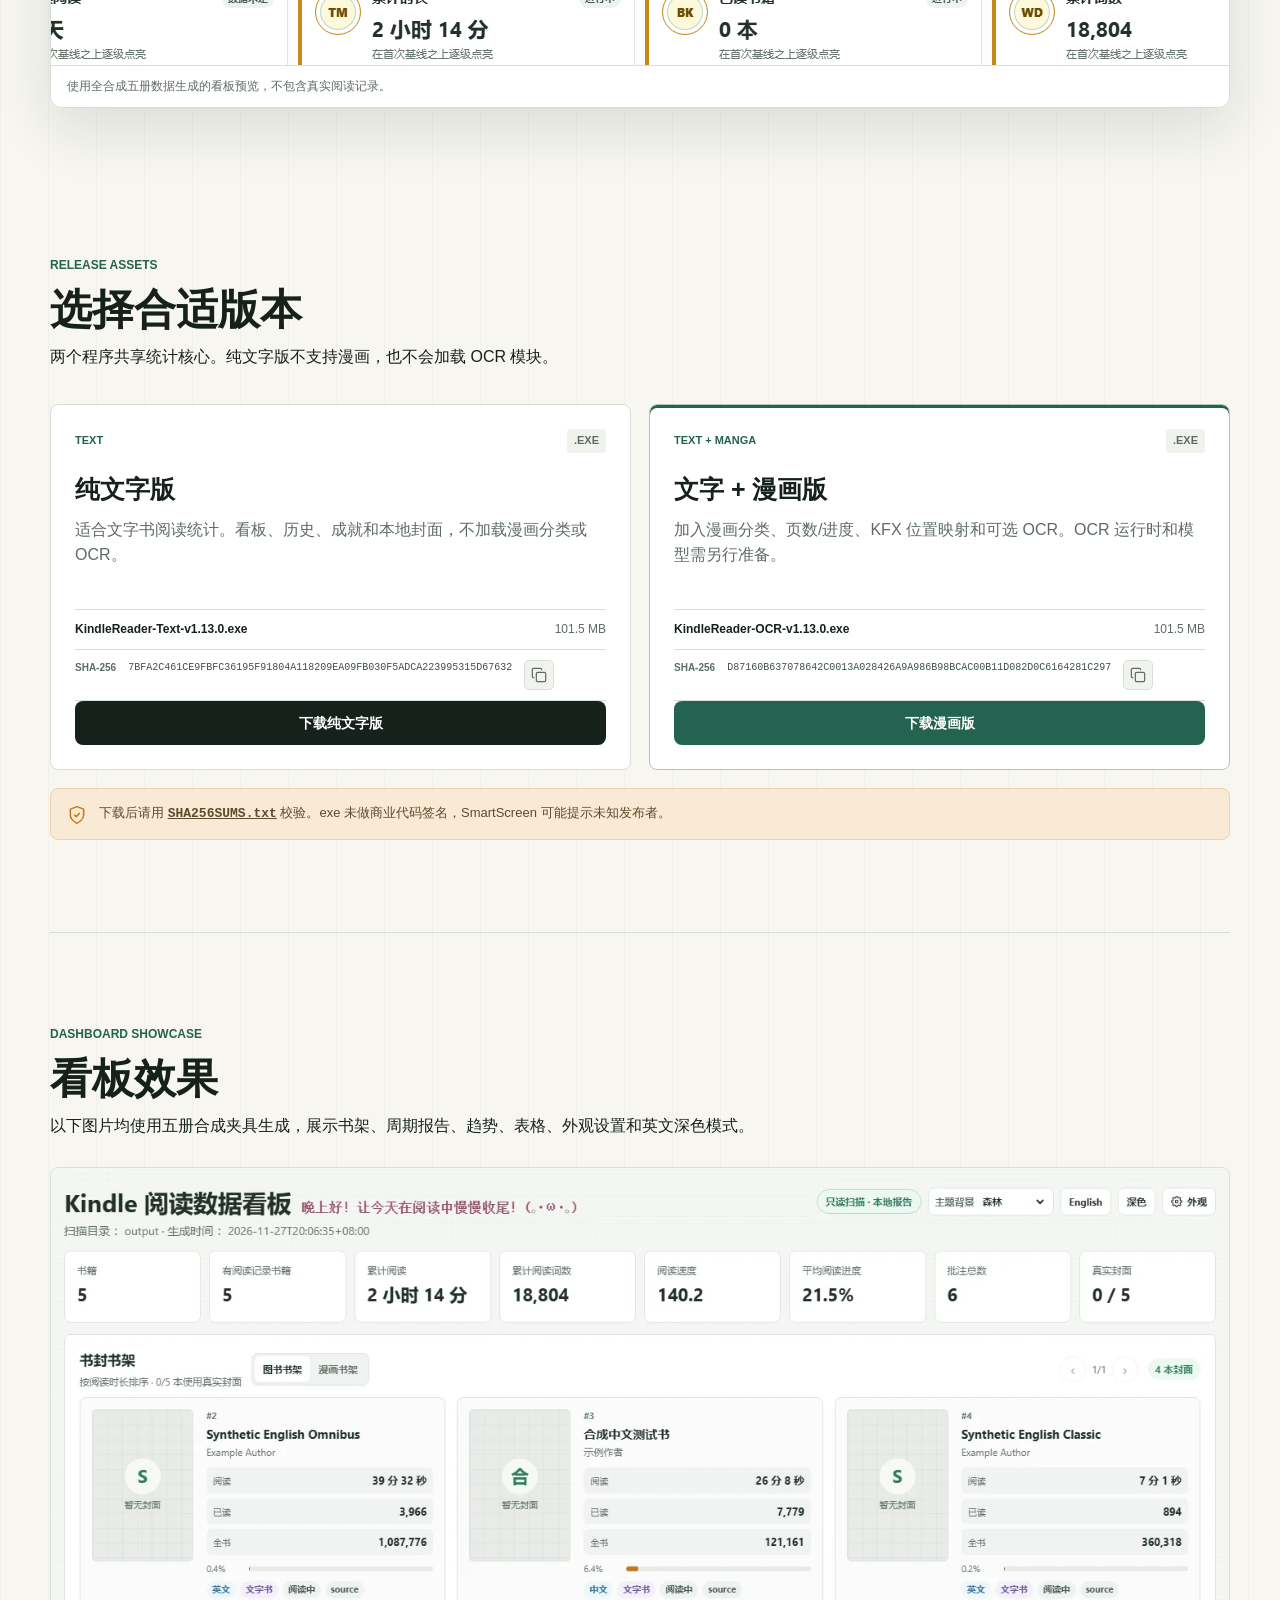
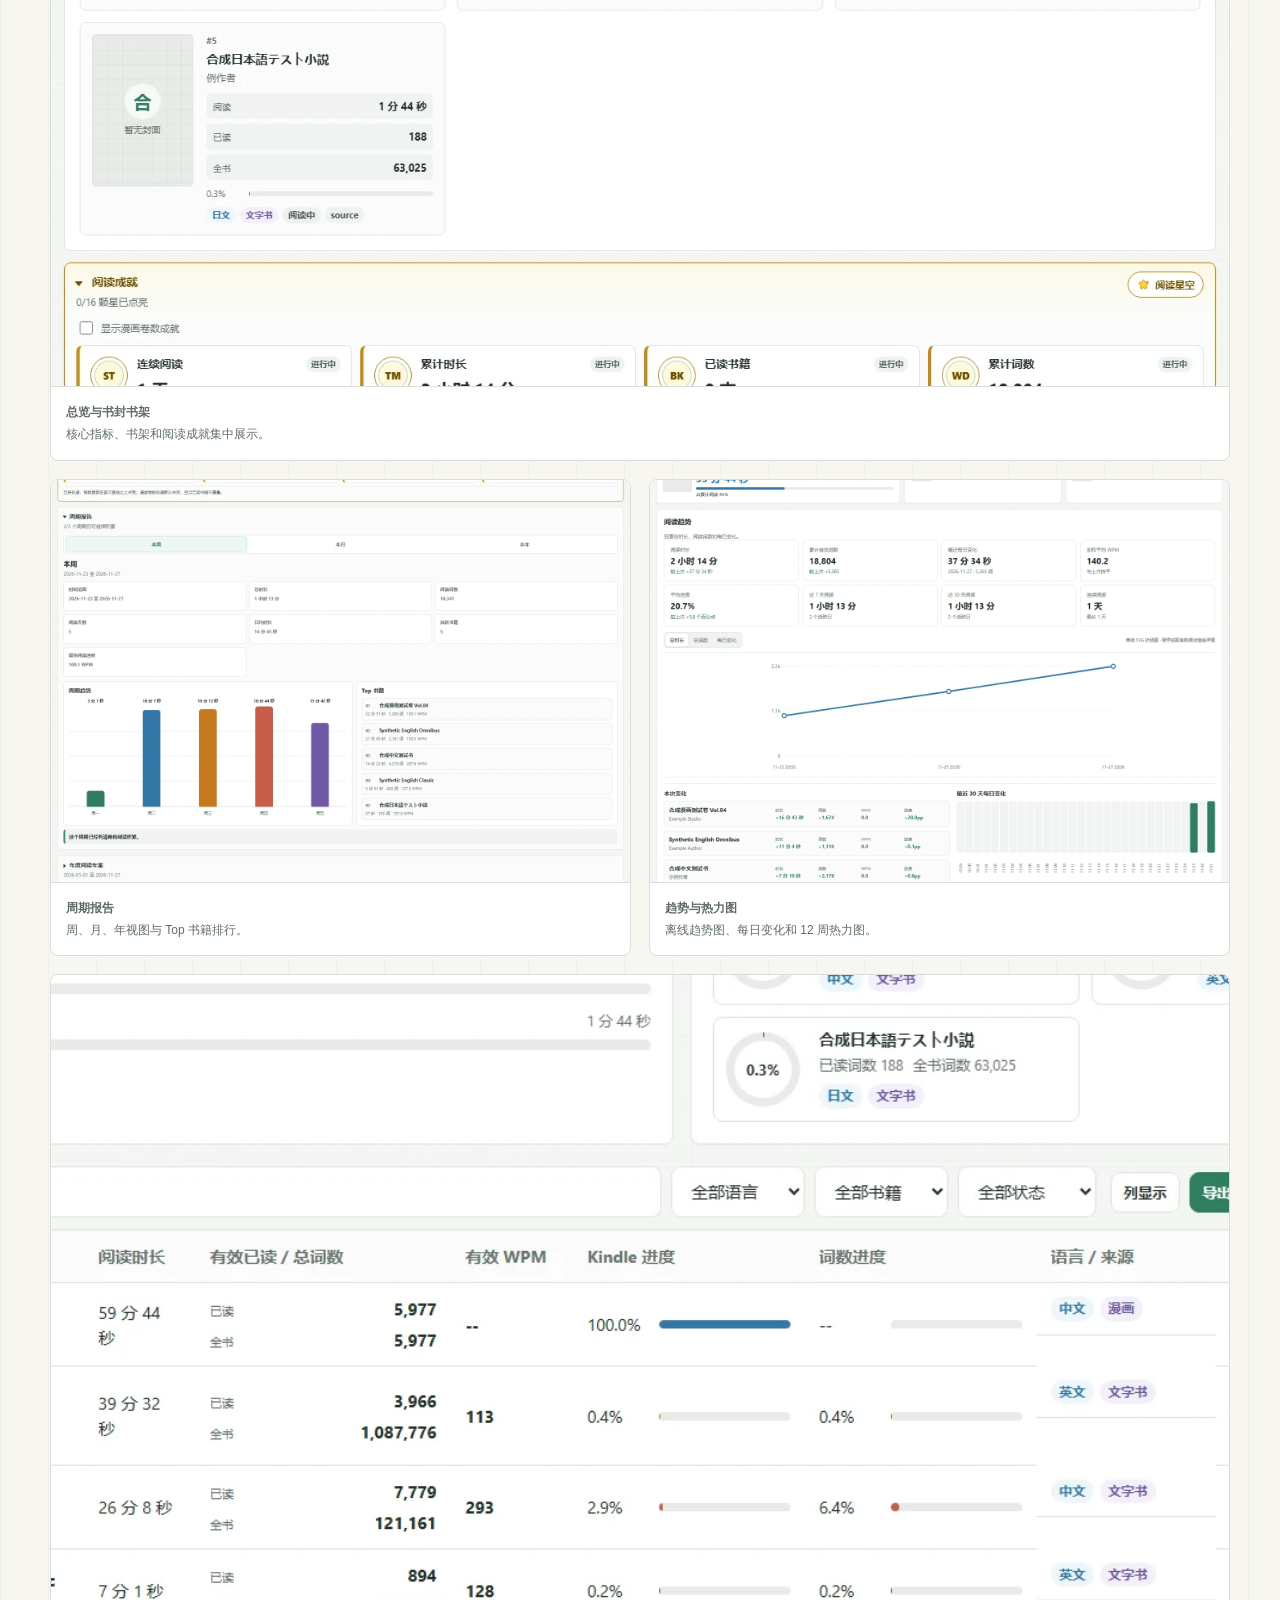
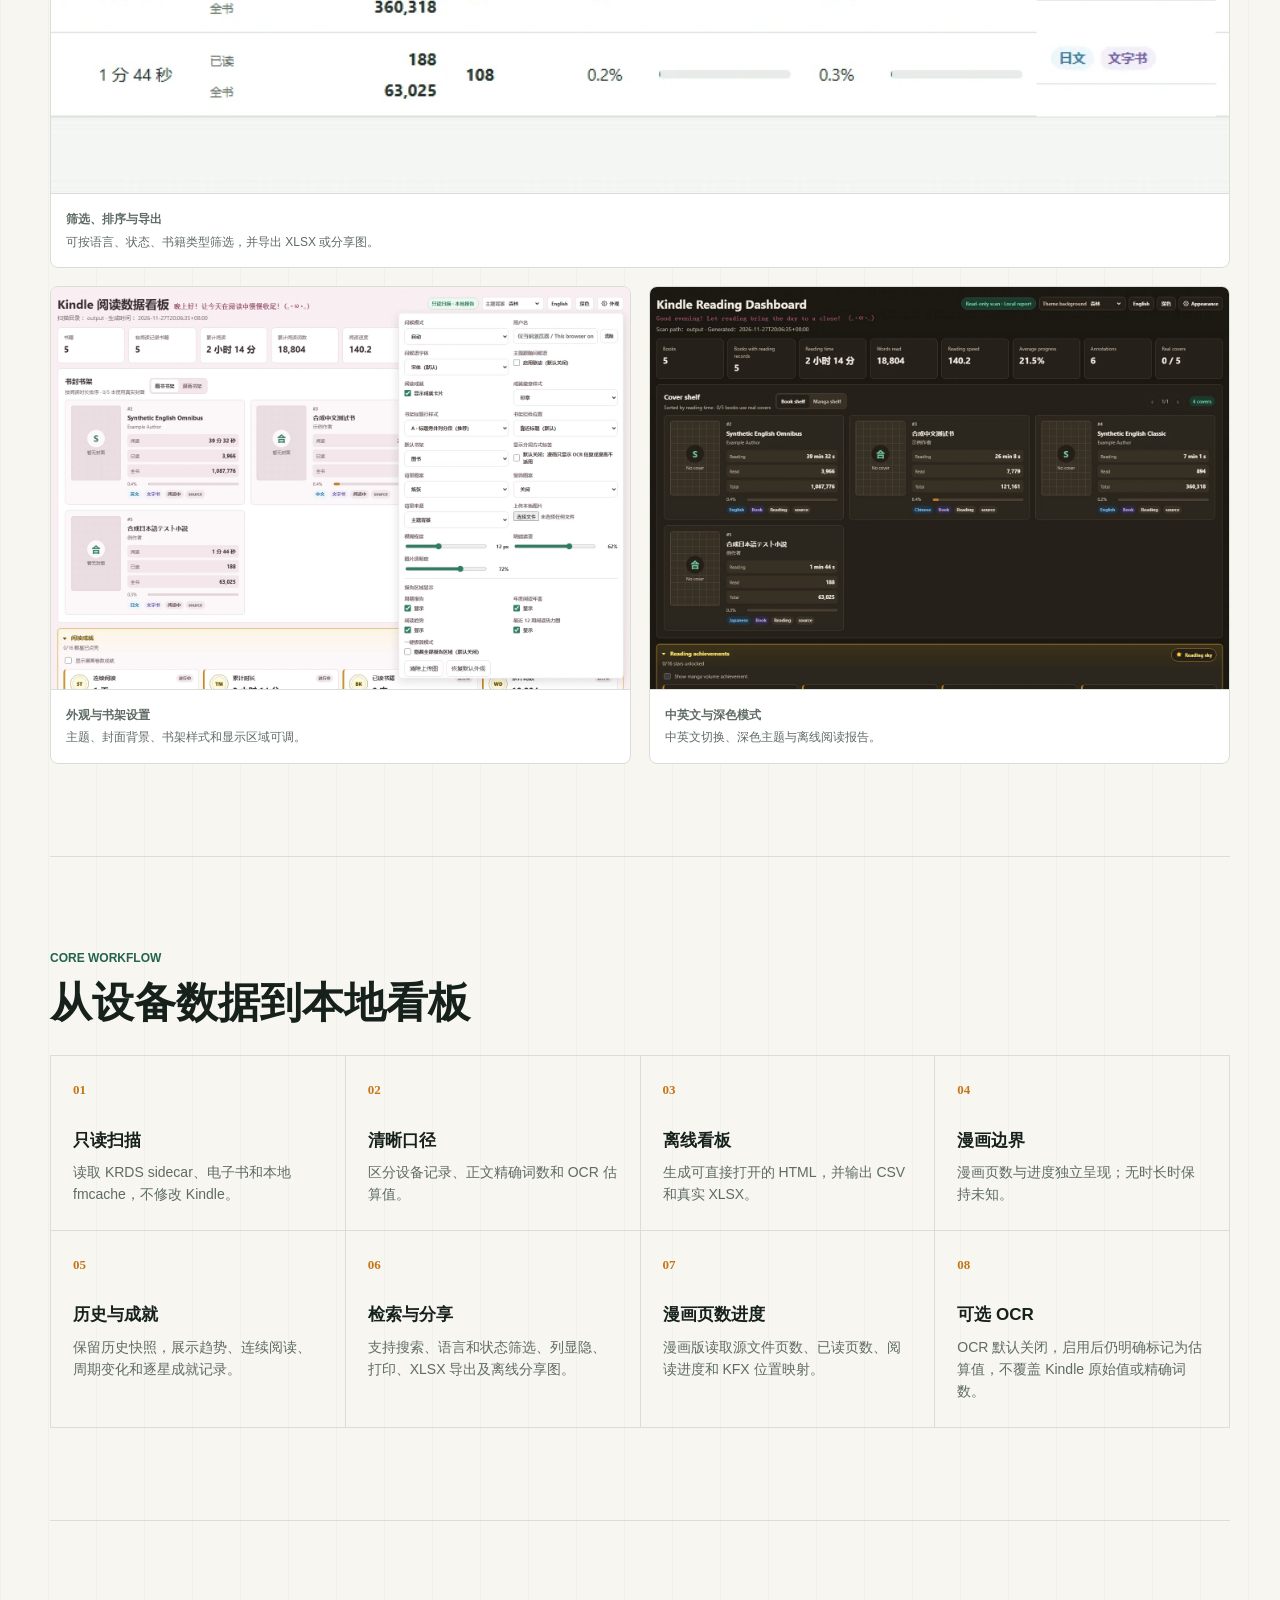
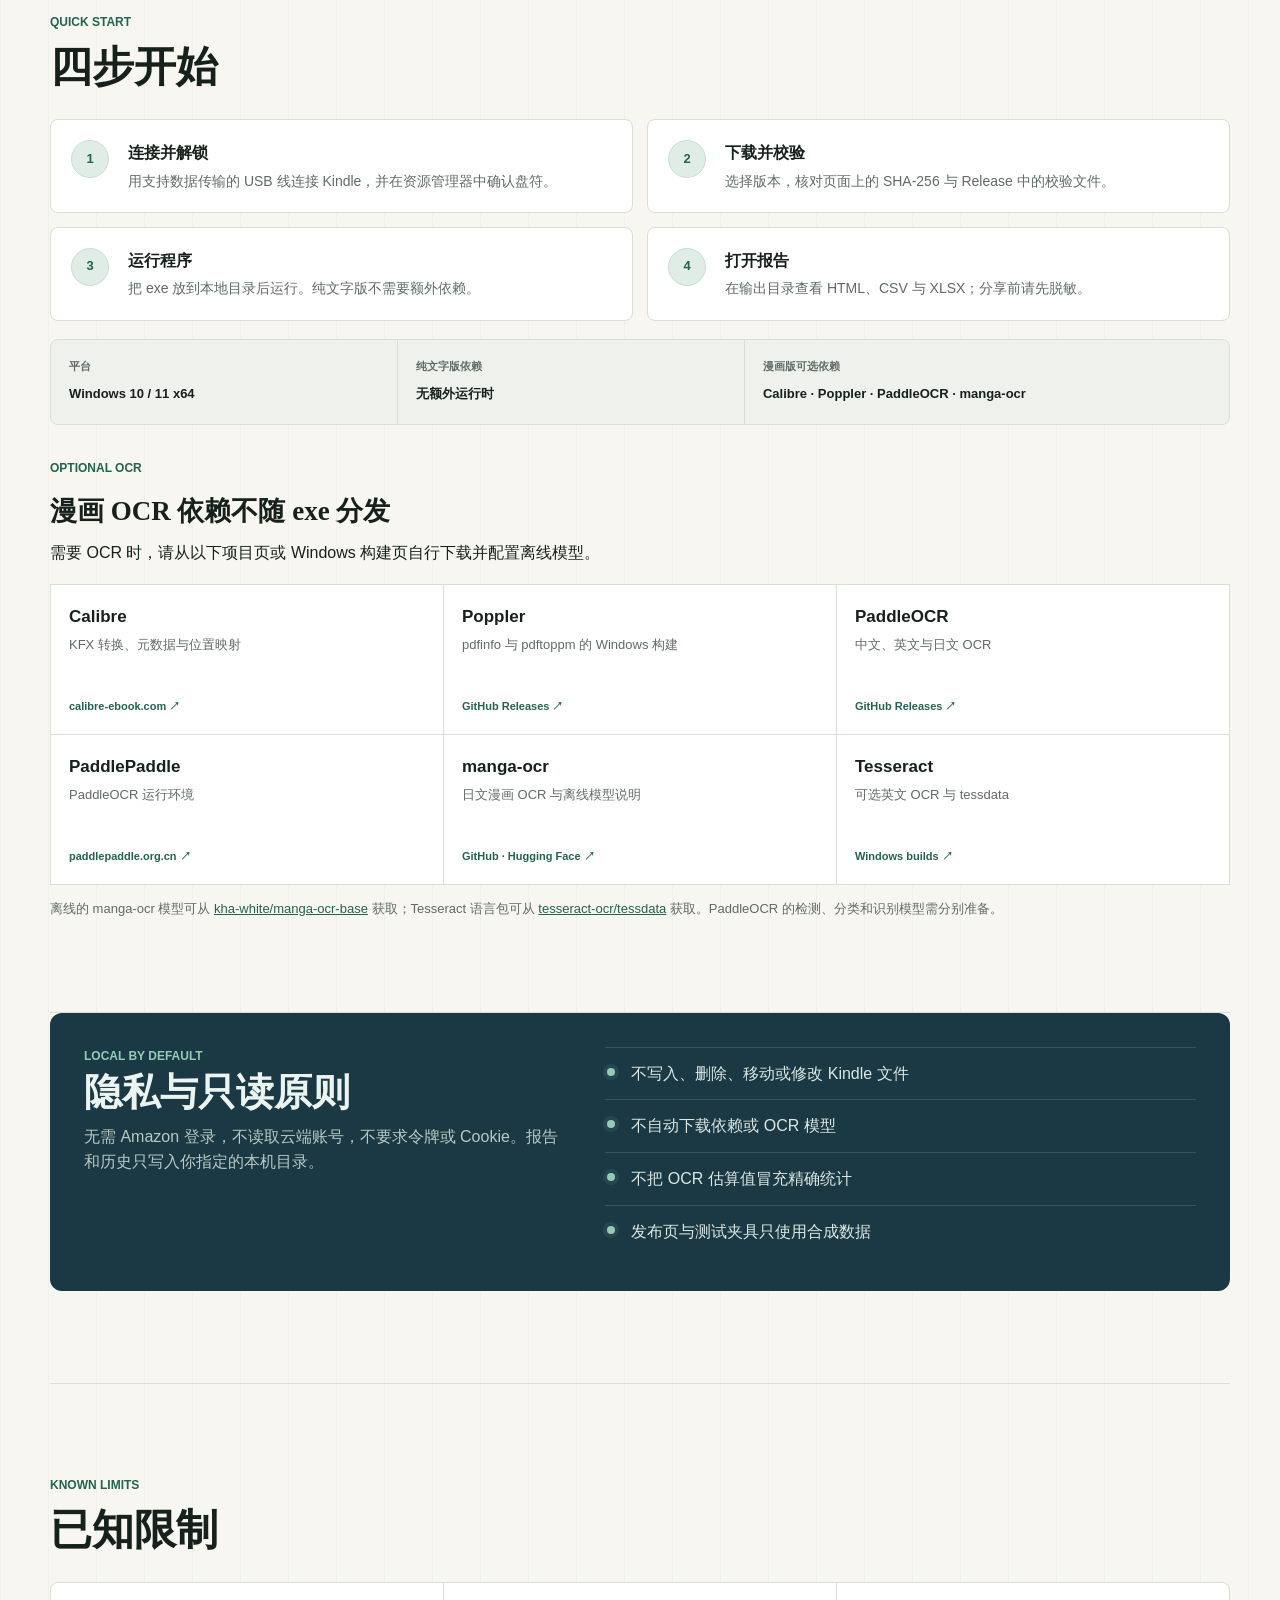
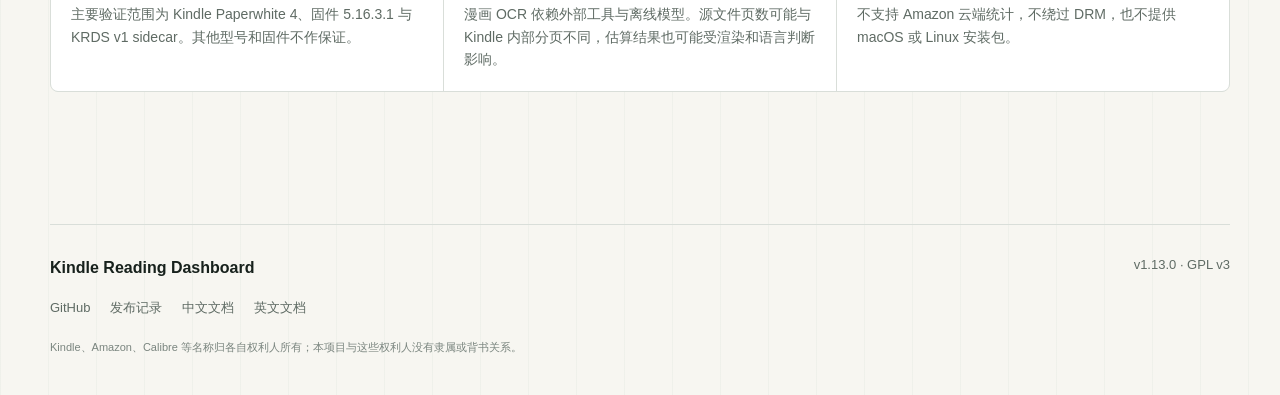
==== commit 360a6511: "Expand release page with dependency links and showcase" ====
--- a/docs/index.html
+++ b/docs/index.html
@@ -30,6 +30,7 @@
     </a>
     <nav class="top-nav" aria-label="Primary">
       <a href="#features"><span class="lang-zh">功能</span><span class="lang-en">Features</span></a>
+      <a href="#showcase"><span class="lang-zh">效果</span><span class="lang-en">Showcase</span></a>
       <a href="#install"><span class="lang-zh">安装</span><span class="lang-en">Install</span></a>
       <a href="#privacy"><span class="lang-zh">隐私</span><span class="lang-en">Privacy</span></a>
       <a href="https://github.com/josefawilson76-design/kindle-reading-stats/releases">Releases</a>
@@ -175,6 +176,59 @@
       </div>
     </section>
 
+    <section class="section showcase" id="showcase" aria-labelledby="showcase-title">
+      <div class="section-heading compact">
+        <p class="kicker">DASHBOARD SHOWCASE</p>
+        <h2 id="showcase-title"><span class="lang-zh">看板效果</span><span class="lang-en">Dashboard showcase</span></h2>
+        <p class="lang-zh">以下图片均使用五册合成夹具生成，展示书架、周期报告、趋势、表格、外观设置和英文深色模式。</p>
+        <p class="lang-en">All images use the five-book synthetic fixture and show the shelf, period reports, trends, table, appearance settings and English dark mode.</p>
+      </div>
+      <div class="showcase-grid">
+        <figure class="showcase-item showcase-wide">
+          <img src="assets/demo-overview.webp" width="1440" height="1000" loading="lazy" alt="Synthetic dashboard overview with shelves and achievements">
+          <figcaption>
+            <strong><span class="lang-zh">总览与书封书架</span><span class="lang-en">Overview and cover shelf</span></strong>
+            <span><span class="lang-zh">核心指标、书架和阅读成就集中展示。</span><span class="lang-en">Core metrics, shelves and reading achievements in one view.</span></span>
+          </figcaption>
+        </figure>
+        <figure class="showcase-item">
+          <img src="assets/demo-period.webp" width="1440" height="1000" loading="lazy" alt="Synthetic weekly and annual reading report">
+          <figcaption>
+            <strong><span class="lang-zh">周期报告</span><span class="lang-en">Period reports</span></strong>
+            <span><span class="lang-zh">周、月、年视图与 Top 书籍排行。</span><span class="lang-en">Week, month and year views with top-book rankings.</span></span>
+          </figcaption>
+        </figure>
+        <figure class="showcase-item">
+          <img src="assets/demo-trends.webp" width="1440" height="1000" loading="lazy" alt="Synthetic reading trend and heatmap dashboard">
+          <figcaption>
+            <strong><span class="lang-zh">趋势与热力图</span><span class="lang-en">Trends and heatmap</span></strong>
+            <span><span class="lang-zh">离线趋势图、每日变化和 12 周热力图。</span><span class="lang-en">Offline trends, daily changes and a 12-week heatmap.</span></span>
+          </figcaption>
+        </figure>
+        <figure class="showcase-item showcase-wide">
+          <img src="assets/demo-table.webp" width="1440" height="685" loading="lazy" alt="Synthetic sortable reading data table">
+          <figcaption>
+            <strong><span class="lang-zh">筛选、排序与导出</span><span class="lang-en">Filter, sort and export</span></strong>
+            <span><span class="lang-zh">可按语言、状态、书籍类型筛选，并导出 XLSX 或分享图。</span><span class="lang-en">Filter by language, state and title type, then export XLSX or a share image.</span></span>
+          </figcaption>
+        </figure>
+        <figure class="showcase-item">
+          <img src="assets/demo-appearance.webp" width="1440" height="1000" loading="lazy" alt="Synthetic dashboard appearance settings">
+          <figcaption>
+            <strong><span class="lang-zh">外观与书架设置</span><span class="lang-en">Appearance and shelf controls</span></strong>
+            <span><span class="lang-zh">主题、封面背景、书架样式和显示区域可调。</span><span class="lang-en">Theme, cover background, shelf style and visible sections are adjustable.</span></span>
+          </figcaption>
+        </figure>
+        <figure class="showcase-item">
+          <img src="assets/demo-english-dark.webp" width="1440" height="1000" loading="lazy" alt="Synthetic English dark and sepia dashboard">
+          <figcaption>
+            <strong><span class="lang-zh">中英文与深色模式</span><span class="lang-en">Bilingual and dark mode</span></strong>
+            <span><span class="lang-zh">中英文切换、深色主题与离线阅读报告。</span><span class="lang-en">Chinese/English switching, dark theme and offline reading reports.</span></span>
+          </figcaption>
+        </figure>
+      </div>
+    </section>
+
     <section class="section features" id="features" aria-labelledby="features-title">
       <div class="section-heading compact">
         <p class="kicker">CORE WORKFLOW</p>
@@ -204,6 +258,30 @@
           <h3><span class="lang-zh">漫画边界</span><span class="lang-en">Honest manga scope</span></h3>
           <p class="lang-zh">漫画页数与进度独立呈现；无时长时保持未知。</p>
           <p class="lang-en">Manga pages and progress are separate; missing duration stays unknown.</p>
+        </article>
+        <article>
+          <span class="feature-number">05</span>
+          <h3><span class="lang-zh">历史与成就</span><span class="lang-en">History and achievements</span></h3>
+          <p class="lang-zh">保留历史快照，展示趋势、连续阅读、周期变化和逐星成就记录。</p>
+          <p class="lang-en">Keeps history snapshots for trends, streaks, period changes and per-star achievement records.</p>
+        </article>
+        <article>
+          <span class="feature-number">06</span>
+          <h3><span class="lang-zh">检索与分享</span><span class="lang-en">Search and share</span></h3>
+          <p class="lang-zh">支持搜索、语言和状态筛选、列显隐、打印、XLSX 导出及离线分享图。</p>
+          <p class="lang-en">Search, language and state filters, column visibility, print, XLSX export and offline share images.</p>
+        </article>
+        <article>
+          <span class="feature-number">07</span>
+          <h3><span class="lang-zh">漫画页数进度</span><span class="lang-en">Manga pages and progress</span></h3>
+          <p class="lang-zh">漫画版读取源文件页数、已读页数、阅读进度和 KFX 位置映射。</p>
+          <p class="lang-en">The manga edition reads source pages, pages read, progress and KFX position mappings.</p>
+        </article>
+        <article>
+          <span class="feature-number">08</span>
+          <h3><span class="lang-zh">可选 OCR</span><span class="lang-en">Optional OCR</span></h3>
+          <p class="lang-zh">OCR 默认关闭，启用后仍明确标记为估算值，不覆盖 Kindle 原始值或精确词数。</p>
+          <p class="lang-en">OCR is off by default and remains clearly marked as an estimate when enabled; it never replaces Kindle values or exact counts.</p>
         </article>
       </div>
     </section>
@@ -261,6 +339,54 @@
           <strong>Calibre · Poppler · PaddleOCR · manga-ocr</strong>
         </div>
       </div>
+      <div class="dependency-heading">
+        <p class="kicker">OPTIONAL OCR</p>
+        <h3><span class="lang-zh">漫画 OCR 依赖不随 exe 分发</span><span class="lang-en">Manga OCR dependencies are not bundled</span></h3>
+        <p class="lang-zh">需要 OCR 时，请从以下项目页或 Windows 构建页自行下载并配置离线模型。</p>
+        <p class="lang-en">For OCR, download the tools from these project or Windows distribution pages and prepare the models locally.</p>
+      </div>
+      <div class="dependency-grid">
+        <a href="https://calibre-ebook.com/download_windows64">
+          <strong>Calibre</strong>
+          <span class="lang-zh">KFX 转换、元数据与位置映射</span>
+          <span class="lang-en">KFX conversion, metadata and position mapping</span>
+          <em>calibre-ebook.com ↗</em>
+        </a>
+        <a href="https://github.com/oschwartz10612/poppler-windows/releases">
+          <strong>Poppler</strong>
+          <span class="lang-zh">pdfinfo 与 pdftoppm 的 Windows 构建</span>
+          <span class="lang-en">Windows builds for pdfinfo and pdftoppm</span>
+          <em>GitHub Releases ↗</em>
+        </a>
+        <a href="https://github.com/PaddlePaddle/PaddleOCR/releases">
+          <strong>PaddleOCR</strong>
+          <span class="lang-zh">中文、英文与日文 OCR</span>
+          <span class="lang-en">Chinese, English and Japanese OCR</span>
+          <em>GitHub Releases ↗</em>
+        </a>
+        <a href="https://www.paddlepaddle.org.cn/install/quick">
+          <strong>PaddlePaddle</strong>
+          <span class="lang-zh">PaddleOCR 运行环境</span>
+          <span class="lang-en">Runtime for PaddleOCR</span>
+          <em>paddlepaddle.org.cn ↗</em>
+        </a>
+        <a href="https://github.com/kha-white/manga-ocr">
+          <strong>manga-ocr</strong>
+          <span class="lang-zh">日文漫画 OCR 与离线模型说明</span>
+          <span class="lang-en">Japanese manga OCR and offline model</span>
+          <em>GitHub · Hugging Face ↗</em>
+        </a>
+        <a href="https://github.com/UB-Mannheim/tesseract/wiki">
+          <strong>Tesseract</strong>
+          <span class="lang-zh">可选英文 OCR 与 tessdata</span>
+          <span class="lang-en">Optional English OCR and tessdata</span>
+          <em>Windows builds ↗</em>
+        </a>
+      </div>
+      <p class="dependency-note">
+        <span class="lang-zh">离线的 manga-ocr 模型可从 <a href="https://huggingface.co/kha-white/manga-ocr-base">kha-white/manga-ocr-base</a> 获取；Tesseract 语言包可从 <a href="https://github.com/tesseract-ocr/tessdata">tesseract-ocr/tessdata</a> 获取。PaddleOCR 的检测、分类和识别模型需分别准备。</span>
+        <span class="lang-en">The offline manga-ocr model is available from <a href="https://huggingface.co/kha-white/manga-ocr-base">kha-white/manga-ocr-base</a>; Tesseract language data is available from <a href="https://github.com/tesseract-ocr/tessdata">tesseract-ocr/tessdata</a>. PaddleOCR detection, classification and recognition models must be prepared separately.</span>
+      </p>
     </section>
 
     <section class="section trust" id="privacy" aria-labelledby="privacy-title">
--- a/docs/styles.css
+++ b/docs/styles.css
@@ -580,15 +580,17 @@
   display: grid;
   grid-template-columns: repeat(4, minmax(0, 1fr));
   border-top: 1px solid var(--line);
-  border-bottom: 1px solid var(--line);
+  border-left: 1px solid var(--line);
 }
 
 .feature-grid article {
   padding: 24px 22px;
+  border-right: 1px solid var(--line);
+  border-bottom: 1px solid var(--line);
 }
 
 .feature-grid article + article {
-  border-left: 1px solid var(--line);
+  border-left: 0;
 }
 
 .feature-number {
@@ -684,6 +686,123 @@
 
 .requirements strong {
   font-size: 13px;
+}
+
+.dependency-heading {
+  max-width: 760px;
+  margin: 34px 0 18px;
+}
+
+.dependency-heading h3 {
+  margin: 4px 0 7px;
+  font-family: Georgia, "Songti SC", "Noto Serif CJK SC", serif;
+  font-size: 27px;
+  font-weight: 600;
+}
+
+.dependency-heading > p:last-child {
+  margin-bottom: 0;
+  color: var(--muted);
+  font-size: 14px;
+}
+
+.dependency-grid {
+  display: grid;
+  grid-template-columns: repeat(3, minmax(0, 1fr));
+  border-top: 1px solid var(--line);
+  border-left: 1px solid var(--line);
+}
+
+.dependency-grid a {
+  display: flex;
+  min-height: 150px;
+  flex-direction: column;
+  padding: 18px;
+  color: inherit;
+  background: var(--surface);
+  border-right: 1px solid var(--line);
+  border-bottom: 1px solid var(--line);
+  text-decoration: none;
+  transition: background 160ms ease;
+}
+
+.dependency-grid a:hover {
+  background: #f1f6f2;
+}
+
+.dependency-grid strong {
+  margin-bottom: 5px;
+  font-size: 17px;
+}
+
+.dependency-grid span {
+  color: var(--muted);
+  font-size: 13px;
+}
+
+.dependency-grid em {
+  margin-top: auto;
+  padding-top: 18px;
+  color: var(--green);
+  font-size: 11px;
+  font-style: normal;
+  font-weight: 700;
+}
+
+.dependency-note {
+  margin: 14px 0 0;
+  color: var(--muted);
+  font-size: 13px;
+}
+
+.dependency-note a {
+  color: var(--green);
+}
+
+.showcase-grid {
+  display: grid;
+  grid-template-columns: repeat(2, minmax(0, 1fr));
+  gap: 18px;
+}
+
+.showcase-item {
+  display: flex;
+  flex-direction: column;
+  margin: 0;
+  background: var(--surface);
+  border: 1px solid var(--line);
+  border-radius: var(--radius);
+  overflow: hidden;
+}
+
+.showcase-wide {
+  grid-column: 1 / -1;
+}
+
+.showcase-item img {
+  width: 100%;
+  height: auto;
+  aspect-ratio: 1440 / 1000;
+  object-fit: cover;
+  object-position: top;
+  background: #f1f3ef;
+}
+
+.showcase-item figcaption {
+  display: flex;
+  flex-direction: column;
+  gap: 3px;
+  padding: 13px 15px 15px;
+  border-top: 1px solid var(--line);
+}
+
+.showcase-item figcaption strong {
+  font-size: 14px;
+}
+
+.showcase-item figcaption span {
+  color: var(--muted);
+  font-size: 12px;
 }
 
 .trust {
@@ -840,15 +959,6 @@
     grid-template-columns: repeat(2, minmax(0, 1fr));
   }
 
-  .feature-grid article:nth-child(3) {
-    border-left: 0;
-    border-top: 1px solid var(--line);
-  }
-
-  .feature-grid article:nth-child(4) {
-    border-top: 1px solid var(--line);
-  }
-
   .requirements {
     grid-template-columns: 1fr;
   }
@@ -856,6 +966,18 @@
   .requirements div + div {
     border-top: 1px solid var(--line);
     border-left: 0;
+  }
+
+  .dependency-grid {
+    grid-template-columns: repeat(2, minmax(0, 1fr));
+  }
+
+  .showcase-grid {
+    grid-template-columns: 1fr;
+  }
+
+  .showcase-wide {
+    grid-column: auto;
   }
 
   .trust-panel {
@@ -919,18 +1041,20 @@
     grid-template-columns: 1fr;
   }
 
+  .dependency-grid {
+    grid-template-columns: 1fr;
+  }
+
+  .dependency-heading h3 {
+    font-size: 24px;
+  }
+
   .download-card > p {
     min-height: 0;
   }
 
   .feature-grid {
     grid-template-columns: 1fr;
-  }
-
-  .feature-grid article + article,
-  .feature-grid article:nth-child(3) {
-    border-top: 1px solid var(--line);
-    border-left: 0;
   }
 
   .trust-panel {
